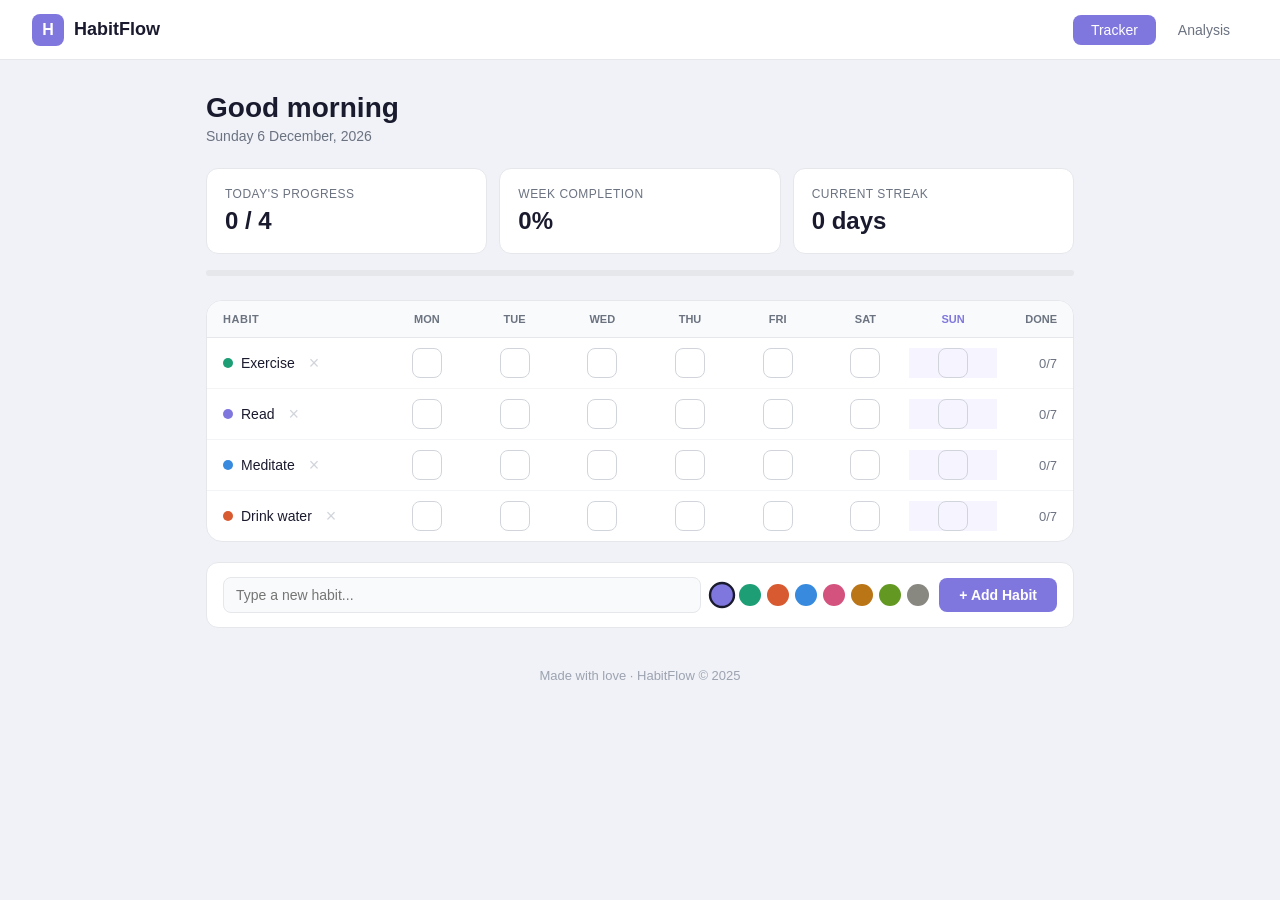
==== index.html @ efa89b0f "Add files via upload" ====
<!DOCTYPE html>
<html lang="en">
<head>
  <meta charset="UTF-8" />
  <meta name="viewport" content="width=device-width, initial-scale=1.0"/>
  <title>Habit Tracker</title>
  <link rel="stylesheet" href="style.css" />
</head>
<body>

  <nav class="navbar">
    <div class="nav-brand">
      <div class="nav-logo">H</div>
      <span>HabitFlow</span>
    </div>
    <div class="nav-links">
      <a href="index.html" class="nav-link active">Tracker</a>
      <a href="analysis.html" class="nav-link">Analysis</a>
    </div>
  </nav>

  <div class="app">

    <div class="header">
      <div>
        <h1 id="greeting">Good morning</h1>
        <p id="dateLabel"></p>
      </div>
    </div>

    <div class="stats">
      <div class="stat-card">
        <div class="stat-label">Today's progress</div>
        <div class="stat-value" id="statToday">0 / 0</div>
      </div>
      <div class="stat-card">
        <div class="stat-label">Week completion</div>
        <div class="stat-value" id="statWeek">0%</div>
      </div>
      <div class="stat-card">
        <div class="stat-label">Current streak</div>
        <div class="stat-value" id="statStreak">0 days</div>
      </div>
    </div>

    <div class="progress-bar-wrap">
      <div class="progress-bar" id="progressBar"></div>
    </div>

    <div class="grid-wrap">
      <div class="grid-header">
        <div class="col-habit">Habit</div>
        <div class="col-day" id="dh0"></div>
        <div class="col-day" id="dh1"></div>
        <div class="col-day" id="dh2"></div>
        <div class="col-day" id="dh3"></div>
        <div class="col-day" id="dh4"></div>
        <div class="col-day" id="dh5"></div>
        <div class="col-day" id="dh6"></div>
        <div class="col-count">Done</div>
      </div>
      <div id="habitRows"></div>
    </div>

    <div class="add-row">
      <input type="text" id="habitInput" placeholder="Type a new habit..." maxlength="30" />
      <div class="color-picker" id="colorPicker"></div>
      <button onclick="addHabit()">+ Add Habit</button>
    </div>

    <footer class="footer">
      Made with love · HabitFlow &copy; 2025
    </footer>

  </div>

  <script src="script.js"></script>
</body>
</html>
---- style.css ----
* {
  box-sizing: border-box;
  margin: 0;
  padding: 0;
}

body {
  font-family: 'Segoe UI', sans-serif;
  background: #f0f2f8;
  min-height: 100vh;
  color: #1a1a2e;
}

/* ── Navbar ── */
.navbar {
  background: #ffffff;
  border-bottom: 1px solid #e5e7eb;
  padding: 0 32px;
  height: 60px;
  display: flex;
  align-items: center;
  justify-content: space-between;
  position: sticky;
  top: 0;
  z-index: 100;
}

.nav-brand {
  display: flex;
  align-items: center;
  gap: 10px;
  font-size: 18px;
  font-weight: 700;
  color: #1a1a2e;
}

.nav-logo {
  width: 32px;
  height: 32px;
  background: #7F77DD;
  border-radius: 8px;
  display: flex;
  align-items: center;
  justify-content: center;
  color: #fff;
  font-weight: 700;
  font-size: 16px;
}

.nav-links {
  display: flex;
  gap: 4px;
}

.nav-link {
  text-decoration: none;
  padding: 7px 18px;
  border-radius: 8px;
  font-size: 14px;
  font-weight: 500;
  color: #6b7280;
  transition: all 0.2s;
}

.nav-link:hover {
  background: #f3f4f6;
  color: #1a1a2e;
}

.nav-link.active {
  background: #7F77DD;
  color: #fff;
}

/* ── App container ── */
.app {
  max-width: 900px;
  margin: 0 auto;
  padding: 32px 16px 40px;
}

/* ── Header ── */
.header {
  margin-bottom: 24px;
}

.header h1 {
  font-size: 28px;
  font-weight: 700;
  color: #1a1a2e;
}

.header p {
  font-size: 14px;
  color: #6b7280;
  margin-top: 4px;
}

/* ── Stat cards ── */
.stats {
  display: grid;
  grid-template-columns: repeat(3, 1fr);
  gap: 12px;
  margin-bottom: 16px;
}

.stat-card {
  background: #ffffff;
  border-radius: 12px;
  padding: 18px;
  border: 1px solid #e5e7eb;
}

.stat-label {
  font-size: 12px;
  color: #6b7280;
  margin-bottom: 6px;
  text-transform: uppercase;
  letter-spacing: 0.04em;
}

.stat-value {
  font-size: 24px;
  font-weight: 700;
  color: #1a1a2e;
}

/* ── Progress bar ── */
.progress-bar-wrap {
  height: 6px;
  background: #e5e7eb;
  border-radius: 3px;
  margin-bottom: 24px;
  overflow: hidden;
}

.progress-bar {
  height: 100%;
  width: 0%;
  background: linear-gradient(90deg, #7F77DD, #534AB7);
  border-radius: 3px;
  transition: width 0.4s ease;
}

/* ── Tracker grid ── */
.grid-wrap {
  background: #ffffff;
  border-radius: 16px;
  border: 1px solid #e5e7eb;
  overflow: hidden;
  margin-bottom: 20px;
}

.grid-header {
  display: grid;
  grid-template-columns: 160px repeat(7, 1fr) 60px;
  padding: 12px 16px;
  border-bottom: 1px solid #e5e7eb;
  background: #f9fafb;
}

.col-habit {
  font-size: 11px;
  font-weight: 700;
  color: #6b7280;
  text-transform: uppercase;
  letter-spacing: 0.05em;
}

.col-day {
  font-size: 11px;
  font-weight: 700;
  color: #6b7280;
  text-align: center;
  text-transform: uppercase;
}

.col-day.today {
  color: #7F77DD;
}

.col-count {
  font-size: 11px;
  font-weight: 700;
  color: #6b7280;
  text-align: right;
  text-transform: uppercase;
}

.habit-row {
  display: grid;
  grid-template-columns: 160px repeat(7, 1fr) 60px;
  padding: 10px 16px;
  border-bottom: 1px solid #f3f4f6;
  align-items: center;
  transition: background 0.15s;
}

.habit-row:hover {
  background: #fafafa;
}

.habit-row:last-child {
  border-bottom: none;
}

.habit-name {
  display: flex;
  align-items: center;
  gap: 8px;
  font-size: 14px;
  color: #1a1a2e;
}

.habit-dot {
  width: 10px;
  height: 10px;
  border-radius: 50%;
  flex-shrink: 0;
}

.habit-name span {
  overflow: hidden;
  text-overflow: ellipsis;
  white-space: nowrap;
  max-width: 95px;
}

.delete-btn {
  background: none;
  border: none;
  color: #d1d5db;
  font-size: 18px;
  cursor: pointer;
  margin-left: 4px;
  line-height: 1;
  padding: 0 2px;
  transition: color 0.2s;
}

.delete-btn:hover {
  color: #ef4444;
}

.cell {
  display: flex;
  align-items: center;
  justify-content: center;
}

.cell.today-col {
  background: #f5f4ff;
}

.check-box {
  width: 30px;
  height: 30px;
  border-radius: 8px;
  border: 1.5px solid #d1d5db;
  cursor: pointer;
  display: flex;
  align-items: center;
  justify-content: center;
  transition: all 0.15s ease;
  background: transparent;
}

.check-box:hover {
  border-color: #7F77DD;
  background: #f5f4ff;
}

.check-box.done {
  border: none;
}

.check-box svg {
  display: none;
}

.check-box.done svg {
  display: block;
}

.row-count {
  font-size: 13px;
  color: #6b7280;
  text-align: right;
  font-weight: 500;
}

/* ── Add row ── */
.add-row {
  display: flex;
  align-items: center;
  gap: 10px;
  background: #ffffff;
  border: 1px solid #e5e7eb;
  border-radius: 12px;
  padding: 14px 16px;
  flex-wrap: wrap;
}

.add-row input {
  flex: 1;
  min-width: 160px;
  border: 1px solid #e5e7eb;
  border-radius: 8px;
  padding: 9px 12px;
  font-size: 14px;
  color: #1a1a2e;
  outline: none;
  background: #f9fafb;
  transition: border 0.2s;
}

.add-row input:focus {
  border-color: #7F77DD;
  background: #fff;
}

.add-row button {
  background: #7F77DD;
  color: #fff;
  border: none;
  border-radius: 8px;
  padding: 9px 20px;
  font-size: 14px;
  font-weight: 600;
  cursor: pointer;
  transition: background 0.2s;
  white-space: nowrap;
}

.add-row button:hover {
  background: #534AB7;
}

/* ── Color picker ── */
.color-picker {
  display: flex;
  gap: 6px;
  flex-wrap: wrap;
}

.cpick {
  width: 22px;
  height: 22px;
  border-radius: 50%;
  cursor: pointer;
  border: 2px solid transparent;
  transition: transform 0.15s;
}

.cpick:hover {
  transform: scale(1.2);
}

.cpick.selected {
  border-color: #1a1a2e;
  transform: scale(1.2);
}

/* ── Analysis page ── */
.analysis-grid {
  display: grid;
  grid-template-columns: 1fr 1fr;
  gap: 16px;
  margin-top: 8px;
}

.chart-card {
  background: #ffffff;
  border: 1px solid #e5e7eb;
  border-radius: 16px;
  padding: 20px;
}

.chart-title {
  font-size: 14px;
  font-weight: 600;
  color: #1a1a2e;
  margin-bottom: 16px;
}

.chart-wrap {
  position: relative;
  width: 100%;
}

/* ── Report table ── */
.report-table {
  width: 100%;
  border-collapse: collapse;
  font-size: 13px;
}

.report-table th {
  text-align: left;
  padding: 8px 10px;
  font-size: 11px;
  font-weight: 700;
  color: #6b7280;
  text-transform: uppercase;
  border-bottom: 1px solid #e5e7eb;
}

.report-table td {
  padding: 10px 10px;
  border-bottom: 1px solid #f3f4f6;
  color: #1a1a2e;
  vertical-align: middle;
}

.report-table tr:last-child td {
  border-bottom: none;
}

.rate-bar-wrap {
  width: 80px;
  height: 6px;
  background: #e5e7eb;
  border-radius: 3px;
  overflow: hidden;
  display: inline-block;
}

.rate-bar {
  height: 100%;
  border-radius: 3px;
}

/* ── Motivation box ── */
.motivation-box {
  margin-top: 20px;
  background: #7F77DD;
  color: #fff;
  border-radius: 16px;
  padding: 24px 28px;
  font-size: 16px;
  font-weight: 500;
  text-align: center;
  line-height: 1.6;
}

/* ── Empty state ── */
.empty-state {
  text-align: center;
  padding: 60px 20px;
  color: #6b7280;
}

.empty-state h2 {
  font-size: 18px;
  margin-bottom: 8px;
  color: #1a1a2e;
}

/* ── Footer ── */
.footer {
  text-align: center;
  margin-top: 40px;
  font-size: 13px;
  color: #9ca3af;
}

/* ── Responsive ── */
@media (max-width: 700px) {
  .stats {
    grid-template-columns: 1fr 1fr;
  }

  .analysis-grid {
    grid-template-columns: 1fr;
  }

  .grid-header,
  .habit-row {
    grid-template-columns: 110px repeat(7, 1fr) 44px;
    padding: 8px 10px;
  }

  .navbar {
    padding: 0 16px;
  }

  .nav-brand span {
    display: none;
  }
}

@media (max-width: 480px) {
  .stats {
    grid-template-columns: 1fr;
  }

  .add-row {
    flex-direction: column;
    align-items: stretch;
  }

  .add-row button {
    width: 100%;
  }
}
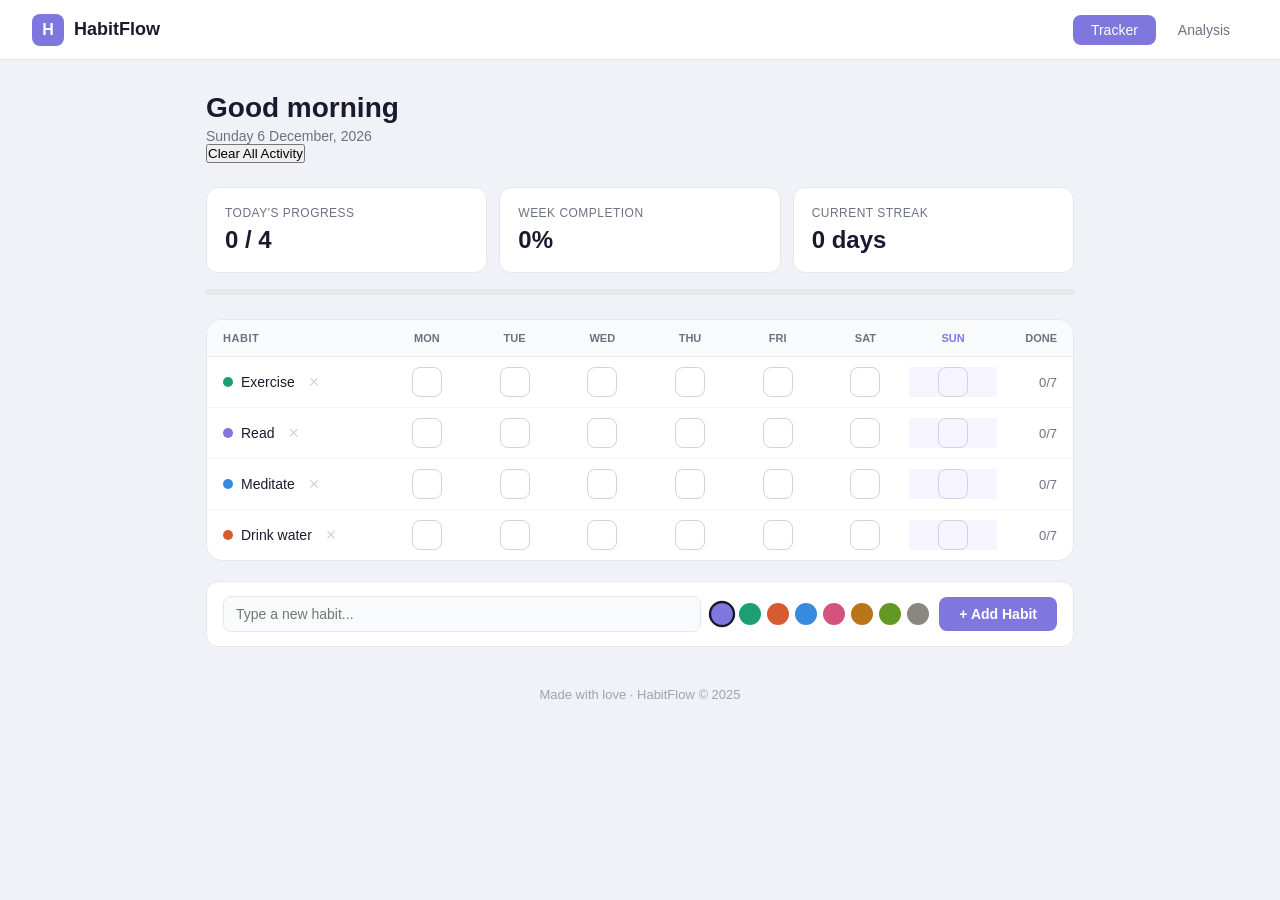
==== commit ccb72e38: "Update index.html" ====
--- a/index.html
+++ b/index.html
@@ -26,6 +26,7 @@
         <h1 id="greeting">Good morning</h1>
         <p id="dateLabel"></p>
       </div>
+      <button class="clear-btn" onclick="clearAllActivity()">Clear All Activity</button>
     </div>
 
     <div class="stats">
@@ -76,4 +77,4 @@
 
   <script src="script.js"></script>
 </body>
-</html>+</html>
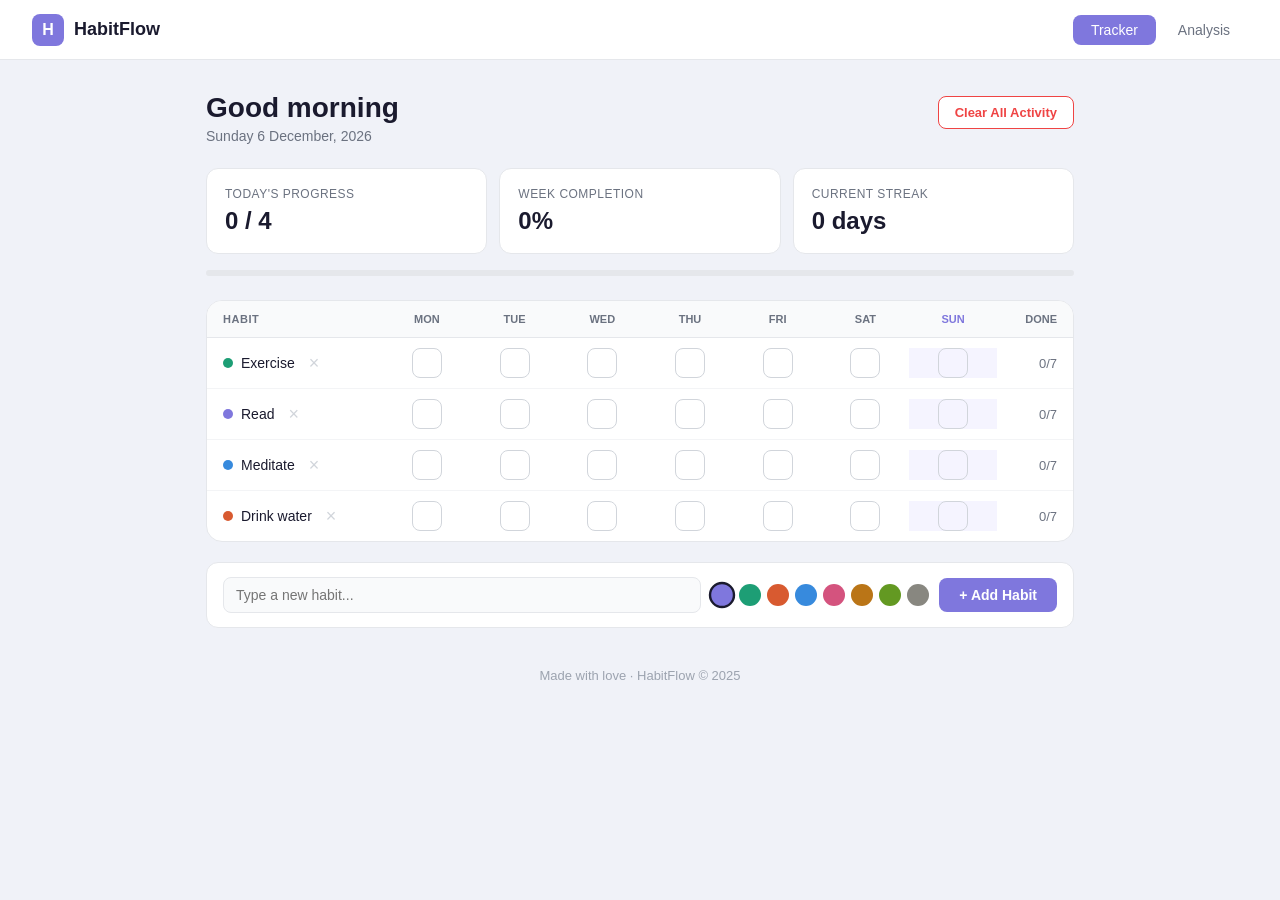
==== commit 16d2cb3d: "Update index.html" ====
--- a/index.html
+++ b/index.html
@@ -3,7 +3,7 @@
 <head>
   <meta charset="UTF-8" />
   <meta name="viewport" content="width=device-width, initial-scale=1.0"/>
-  <title>Habit Tracker</title>
+  <title>HabitFlow - Daily Habit Tracker</title>
   <link rel="stylesheet" href="style.css" />
 </head>
 <body>
@@ -49,18 +49,20 @@
     </div>
 
     <div class="grid-wrap">
-      <div class="grid-header">
-        <div class="col-habit">Habit</div>
-        <div class="col-day" id="dh0"></div>
-        <div class="col-day" id="dh1"></div>
-        <div class="col-day" id="dh2"></div>
-        <div class="col-day" id="dh3"></div>
-        <div class="col-day" id="dh4"></div>
-        <div class="col-day" id="dh5"></div>
-        <div class="col-day" id="dh6"></div>
-        <div class="col-count">Done</div>
+      <div class="grid-inner">
+        <div class="grid-header">
+          <div class="col-habit">Habit</div>
+          <div class="col-day" id="dh0"></div>
+          <div class="col-day" id="dh1"></div>
+          <div class="col-day" id="dh2"></div>
+          <div class="col-day" id="dh3"></div>
+          <div class="col-day" id="dh4"></div>
+          <div class="col-day" id="dh5"></div>
+          <div class="col-day" id="dh6"></div>
+          <div class="col-count">Done</div>
+        </div>
+        <div id="habitRows"></div>
       </div>
-      <div id="habitRows"></div>
     </div>
 
     <div class="add-row">
--- a/style.css
+++ b/style.css
@@ -502,4 +502,30 @@
   .add-row button {
     width: 100%;
   }
-}+}
+/* ── Header with clear button ── */
+.header {
+  display: flex;
+  align-items: flex-start;
+  justify-content: space-between;
+  margin-bottom: 24px;
+}
+
+.clear-btn {
+  background: #fff;
+  color: #ef4444;
+  border: 1.5px solid #ef4444;
+  border-radius: 8px;
+  padding: 8px 16px;
+  font-size: 13px;
+  font-weight: 600;
+  cursor: pointer;
+  transition: all 0.2s;
+  white-space: nowrap;
+  margin-top: 4px;
+}
+
+.clear-btn:hover {
+  background: #ef4444;
+  color: #fff;
+}
